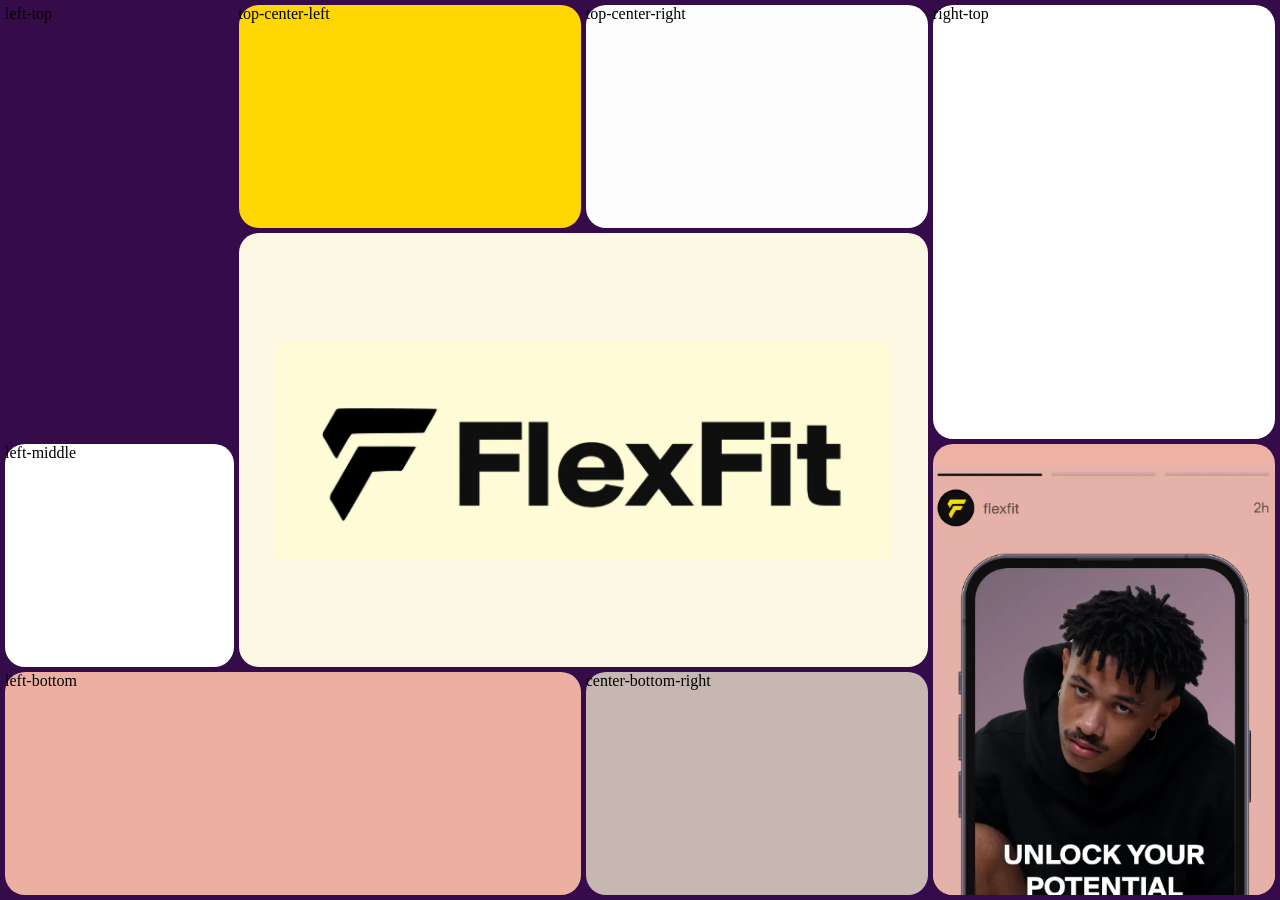
==== 04-assign/index.html @ 772d59c5 "assignment 04 - in progress" ====
<!doctype html>
<html lang="en">
  <head>
    <meta charset="UTF-8" />
    <meta name="viewport" content="width=device-width, initial-scale=1.0" />
    <title>Document</title>
    <link rel="stylesheet" href="./styles.css">
  </head>
  <body>
    <main>
      <div class="left-top">left-top</div>
      <div class="left-middle">left-middle</div>
      <div class="left-bottom">left-bottom</div>

      <div class="top-center-left">top-center-left</div>
      <div class="top-center-right">top-center-right</div>
      <div class="center">
        <img src="./imgs/logo.png" alt="logo">
      </div>
      <div class="center-bottom-right">center-bottom-right</div>

      <div class="right-top">right-top</div>
      <div class="right-bottom">
        <img src="./imgs/phone.png" alt="Advertising">
      </div>
    </main>
  </body>
</html>
---- 04-assign/styles.css ----
* {
  margin: 0;
  padding: 0;
  box-sizing: border-box;
}
body {
  height: 100vh;
  width: 100%;
  padding: 5px;
  background: #350B49;
}
main {

  height: 100%;
  width: 100%;
  display: grid;
  grid-template-columns:18% 1fr 1fr 1fr;
  grid-template-rows: calc(35%-5px) calc(20%-5px) calc(20%-5px) calc(25%-5px);
  grid-template-areas:
    "left-top top-center-left top-center-right right-top"
    "left-top center center right-top"
    "left-middle center center right-bottom "
    "left-bottom left-bottom center-bottom-right  right-bottom ";
    gap:5px;
}
.left-top {
  background-image:url('https://www.yellowbrick.co/wp-content/uploads/2023/08/fashion_blog_menswear-1536x864.png');
  background-size:cover;
  background-position: 80% 30%;
  grid-area: left-top;
  border-radius: 20px;
  filter: brightness(110%) contrast(110%);
}
.left-middle {
  background:#fefefe;
  grid-area: left-middle;
  border-radius: 20px;
}
.left-bottom {
  background:#ebb0a2;
  grid-area: left-bottom;
  border-radius: 20px;
}
.top-center-left {
  background: #fed703;
  grid-area: top-center-left;
  border-radius: 20px;
}
.top-center-right {
  background:#fdfdfd;
  grid-area: top-center-right;
  border-radius: 20px;
}
.center {
  background:#fdf8e3;
  grid-area: center;
  border-radius: 20px;
  position: relative
}
.center img{

     height: 50%;
    position: absolute;
    left: 50%;
    top:50%;
    transform: translate(-50%,-50%);
}
.center-bottom-right {
  background-color: #c7b7b3;
  grid-area: center-bottom-right;
  border-radius: 20px;
}
.right-top {
  background-color:#fefefe;
  grid-area: right-top;
  border-radius: 20px;
}
.right-bottom {
  background-color:#edb2a4;
  grid-area: right-bottom;
  border-radius: 20px;
  position: relative;
  overflow: hidden;
}
.right-bottom img{
    height: 120%;
    position: absolute;
    left: 50%;
    top:5%;
    transform: translate(-50%,0%);
}
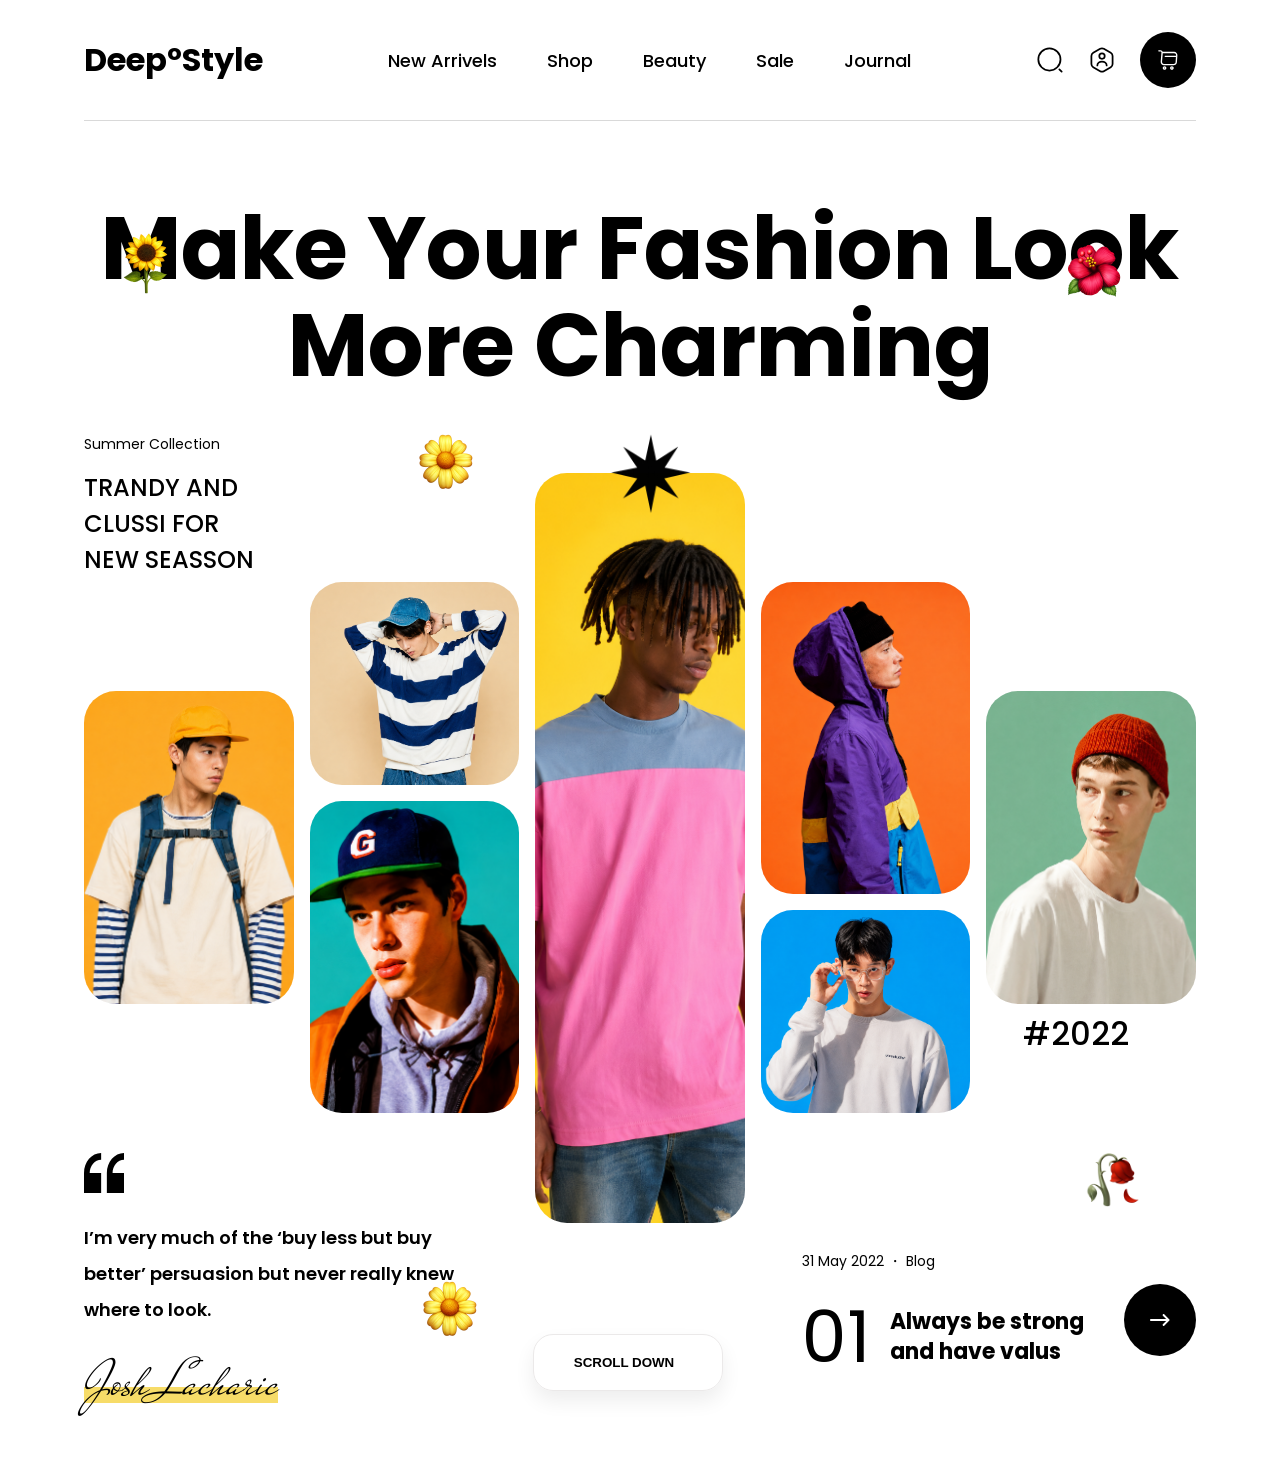
==== commit b4d96008: "assignment 04 added" ====
--- a/04-assign/index.html
+++ b/04-assign/index.html
@@ -3,26 +3,140 @@
   <head>
     <meta charset="UTF-8" />
     <meta name="viewport" content="width=device-width, initial-scale=1.0" />
-    <title>Document</title>
-    <link rel="stylesheet" href="./styles.css">
+
+    <title>Deep-Style</title>
+
+    <link rel="stylesheet" href="./styles.css" />
   </head>
+
   <body>
-    <main>
-      <div class="left-top">left-top</div>
-      <div class="left-middle">left-middle</div>
-      <div class="left-bottom">left-bottom</div>
+    <header>
+      <div class="logo">
+        <h2>DeepºStyle</h2>
+      </div>
 
-      <div class="top-center-left">top-center-left</div>
-      <div class="top-center-right">top-center-right</div>
-      <div class="center">
-        <img src="./imgs/logo.png" alt="logo">
+      <nav>
+        <a href="#">New Arrivels</a>
+        <a href="#">Shop</a>
+        <a href="#">Beauty</a>
+        <a href="#">Sale</a>
+        <a href="#">Journal</a>
+      </nav>
+
+      <div class="header-icons">
+        <img src="./imgs/search.svg" alt="" />
+        <img src="./imgs/user.svg" alt="" />
+
+        <button class="cart-btn">
+          <img src="./imgs/cart.svg" alt="" />
+        </button>
       </div>
-      <div class="center-bottom-right">center-bottom-right</div>
+    </header>
 
-      <div class="right-top">right-top</div>
-      <div class="right-bottom">
-        <img src="./imgs/phone.png" alt="Advertising">
+    <section class="hero">
+      <img class="sunflower" src="./imgs/SunflowerIMG.png" alt="" />
+      <img class="hibiscus" src="./imgs/decoration-01.png" alt="" />
+      <img class="blossom" src="./imgs/BlossomIMG.png" alt="" />
+      <img class="black-star" src="./imgs/Decoration-02.png" alt="" />
+
+      <div class="explore-circle">
+        <img src="./icon/explore-more-collection.svg" alt="" />
       </div>
-    </main>
+
+      <div class="left-text">
+        <span>Summer Collection</span>
+
+        <h3>
+          TRANDY AND <br />
+          CLUSSI FOR <br />
+          NEW SEASSON
+        </h3>
+      </div>
+
+      <h1>
+        Make Your Fashion Look <br />
+        More Charming
+      </h1>
+
+      <div class="image-grid">
+        <h2>#2022</h2>
+        <div class="card card1">
+          <img src="./imgs/boy-07.png" alt="" />
+        </div>
+
+        <div class="card card2">
+          <img src="./imgs/boy-06.png" alt="" />
+        </div>
+
+        <div class="card card3">
+          <img src="./imgs/boy-05.png" alt="" />
+        </div>
+
+        <div class="card card4">
+          <img src="./imgs/boy-04.png" alt="" />
+        </div>
+
+        <div class="card card5">
+          <img src="./imgs/boy-03.png" alt="" />
+        </div>
+
+        <div class="card card6">
+          <img src="./imgs/boy-02.png" alt="" />
+        </div>
+
+        <div class="card card7">
+          <img src="./imgs/boy-01.png" alt="" />
+        </div>
+      </div>
+    </section>
+
+    <section class="footer-section">
+      <div class="quote-section">
+        <img src="./imgs/quote.svg" alt="" />
+
+        <p>
+          I’m very much of the ‘buy less but buy <br />
+          better’ persuasion but never really knew <br />
+          where to look.
+        </p>
+
+        <h2>
+          Josh Lacharic
+          <div class="underline"></div>
+        </h2>
+      </div>
+
+      <img
+        class="cheryy_blossom"
+        src="./imgs/BlossomIMG.png"
+        alt="decoration"
+      />
+
+      <button class="scroll-btn">
+        SCROLL DOWN
+        <img src="./icon/arrow-down.svg" alt="" />
+      </button>
+
+      <div class="blog-section">
+        <div class="blog-content">
+          <span>31 May 2022 ・ Blog</span>
+
+          <div class="blog-info">
+            <h1>01</h1>
+
+            <h2>
+              Always be strong <br />
+              and have valus
+            </h2>
+          </div>
+        </div>
+
+        <button class="arrow-btn">
+          <img src="./imgs/rightArrow.svg" alt="Click" />
+        </button>
+      </div>
+
+      <img class="rose" src="./imgs/roseIMG.png" alt="decoration" />
+    </section>
   </body>
 </html>
--- a/04-assign/styles.css
+++ b/04-assign/styles.css
@@ -1,91 +1,341 @@
+@import url("https://fonts.googleapis.com/css2?family=Poppins:ital,wght@0,100;0,200;0,300;0,400;0,500;0,600;0,700;0,800;0,900;1,100;1,200;1,300;1,400;1,500;1,600;1,700;1,800;1,900&display=swap");
+@import url("https://fonts.googleapis.com/css2?family=Mr+De+Haviland&display=swap");
+
+@font-face {
+  font-family: "Jhordy";
+  src: url("./Font/Jhordy.otf") format("opentype");
+}
+
+body {
+  font-family: "Jhordy";
+}
+
 * {
   margin: 0;
   padding: 0;
   box-sizing: border-box;
 }
+
 body {
-  height: 100vh;
-  width: 100%;
-  padding: 5px;
-  background: #350B49;
-}
-main {
-
+  width: 100%;
+  font-family: "Poppins", sans-serif;
+  font-size: 16px;
+  background: white;
+  overflow-x: hidden;
+  padding: 32px 84px 54px 84px;
+}
+
+header {
+  display: flex;
+  justify-content: space-between;
+  align-items: center;
+  padding-bottom: 32px;
+  border-bottom: 1px solid #d9d9d9;
+}
+
+.logo h2 {
+  font-size: 32px;
+  font-weight: 700;
+}
+
+nav {
+  display: flex;
+  align-items: center;
+  gap: 50px;
+}
+
+nav a {
+  text-decoration: none;
+  color: #000;
+  font-size: 18px;
+  font-weight: 500;
+}
+
+.header-icons {
+  display: flex;
+  align-items: center;
+  gap: 24px;
+}
+
+.header-icons img {
+  width: 28px;
+  cursor: pointer;
+}
+
+.cart-btn {
+  width: 56px;
+  height: 56px;
+
+  border: none;
+  border-radius: 50%;
+
+  background: #000;
+
+  display: flex;
+  justify-content: center;
+  align-items: center;
+
+  cursor: pointer;
+}
+
+.cart-btn img {
+  width: 22px;
+  filter: brightness(0) invert(1);
+}
+
+.hero {
+  width: 100%;
+  padding: 80px 0px;
+  position: relative;
+}
+
+.hero h1 {
+  text-align: center;
+  font-size: 88px;
+  line-height: 1.1;
+  margin-bottom: 78px;
+}
+
+.sunflower {
+  width: 64px;
+
+  position: absolute;
+  top: 110px;
+  left: 30px;
+}
+
+.hibiscus {
+  width: 64px;
+
+  position: absolute;
+  top: 120px;
+  right: 70px;
+}
+
+.blossom {
+  width: 64px;
+
+  position: absolute;
+  top: 310px;
+  left: 330px;
+}
+
+.explore-circle {
+  position: absolute;
+  top: 24%;
+  right: 8%;
+
+  z-index: 5;
+}
+
+.explore-circle img {
+  width: 120px;
+}
+
+.left-text {
+  position: absolute;
+  top: 310px;
+  left: 0px;
+}
+
+.left-text span {
+  font-size: 14px;
+}
+
+.left-text h3 {
+  font-size: 24px;
+  font-weight: 500;
+  line-height: 1.5;
+  margin-top: 14px;
+}
+
+.image-grid {
+  height: 750px;
+  display: grid;
+  grid-template-columns: repeat(5, 1fr);
+  grid-template-rows: repeat(7, 1fr);
+  gap: 16px;
+  position: relative;
+}
+
+.image-grid h2 {
+  font-size: 32px;
+  font-weight: 500;
+  position: absolute;
+  bottom: 22%;
+  right: 6%;
+}
+
+.card {
+  overflow: hidden;
+  border-radius: 32px;
+}
+
+.card img {
+  width: 100%;
   height: 100%;
-  width: 100%;
-  display: grid;
-  grid-template-columns:18% 1fr 1fr 1fr;
-  grid-template-rows: calc(35%-5px) calc(20%-5px) calc(20%-5px) calc(25%-5px);
-  grid-template-areas:
-    "left-top top-center-left top-center-right right-top"
-    "left-top center center right-top"
-    "left-middle center center right-bottom "
-    "left-bottom left-bottom center-bottom-right  right-bottom ";
-    gap:5px;
-}
-.left-top {
-  background-image:url('https://www.yellowbrick.co/wp-content/uploads/2023/08/fashion_blog_menswear-1536x864.png');
-  background-size:cover;
-  background-position: 80% 30%;
-  grid-area: left-top;
+  object-fit: cover;
+  object-position: top;
+  display: block;
+}
+.card1 {
+  grid-column: 1;
+  grid-row: 3 / 6;
+}
+
+.card2 {
+  grid-column: 2;
+  grid-row: 2 / 4;
+}
+
+.card3 {
+  grid-column: 2;
+  grid-row: 4 / 7;
+}
+
+.card4 {
+  grid-column: 3;
+  grid-row: 1 / 8;
+}
+
+.card5 {
+  grid-column: 4;
+  grid-row: 2 / 5;
+}
+
+.card6 {
+  grid-column: 4;
+  grid-row: 5 / 7;
+}
+
+.card7 {
+  grid-column: 5;
+  grid-row: 3 / 6;
+}
+
+.black-star {
+  width: 180px;
+  height: auto;
+  position: absolute;
+  top: 30%;
+  left: 50%;
+  transform: translate(-44%, -50%);
+  z-index: 10;
+}
+
+.footer-section {
+  width: 100%;
+  position: relative;
+
+  margin-top: -150px;
+
+  display: flex;
+  justify-content: space-between;
+  align-items: end;
+}
+
+.quote-section img {
+  width: 40px;
+  height: auto;
+}
+
+.quote-section p {
+  margin-top: 20px;
+  font-size: 18px;
+  line-height: 2;
+  font-weight: 600;
+}
+
+.quote-section h2 {
+  width: fit-content;
+  margin-top: 20px;
+  font-family: "Mr De Haviland", cursive;
+  font-size: 52px;
+  font-weight: 400;
+}
+
+.quote-section .underline {
+  width: 100%;
+  height: 16px;
+  background-color: #f7dc68;
+  margin-top: -30px;
+}
+
+.cheryy_blossom {
+  position: absolute;
+  width: 64px;
+  top: 50%;
+  left: 30%;
+}
+
+.scroll-btn {
+  padding: 20px 40px;
+  border: 1px solid #ebe9e9;
   border-radius: 20px;
-  filter: brightness(110%) contrast(110%);
-}
-.left-middle {
-  background:#fefefe;
-  grid-area: left-middle;
-  border-radius: 20px;
-}
-.left-bottom {
-  background:#ebb0a2;
-  grid-area: left-bottom;
-  border-radius: 20px;
-}
-.top-center-left {
-  background: #fed703;
-  grid-area: top-center-left;
-  border-radius: 20px;
-}
-.top-center-right {
-  background:#fdfdfd;
-  grid-area: top-center-right;
-  border-radius: 20px;
-}
-.center {
-  background:#fdf8e3;
-  grid-area: center;
-  border-radius: 20px;
-  position: relative
-}
-.center img{
-
-     height: 50%;
-    position: absolute;
-    left: 50%;
-    top:50%;
-    transform: translate(-50%,-50%);
-}
-.center-bottom-right {
-  background-color: #c7b7b3;
-  grid-area: center-bottom-right;
-  border-radius: 20px;
-}
-.right-top {
-  background-color:#fefefe;
-  grid-area: right-top;
-  border-radius: 20px;
-}
-.right-bottom {
-  background-color:#edb2a4;
-  grid-area: right-bottom;
-  border-radius: 20px;
-  position: relative;
-  overflow: hidden;
-}
-.right-bottom img{
-    height: 120%;
-    position: absolute;
-    left: 50%;
-    top:5%;
-    transform: translate(-50%,0%);
-}
+  font-weight: 600;
+  background: transparent;
+
+  display: flex;
+  align-items: center;
+  gap: 8px;
+
+  cursor: pointer;
+  margin-bottom: 1%;
+  box-shadow: 0 10px 20px rgba(0, 0, 0, 0.07);
+}
+
+.blog-section {
+  display: flex;
+  align-items: center;
+  gap: 40px;
+  margin-bottom: 1%;
+}
+
+.rose {
+  position: absolute;
+  width: 54px;
+  top: 0;
+  right: 5%;
+}
+.blog-content span {
+  font-size: 14px;
+}
+
+.blog-info {
+  display: flex;
+  align-items: center;
+  gap: 20px;
+
+  margin-top: 10px;
+}
+
+.blog-info h1 {
+  font-size: 72px;
+  font-weight: 400;
+}
+
+.blog-info h2 {
+  font-size: 22px;
+  line-height: 1.4;
+}
+
+.arrow-btn {
+  width: 72px;
+  height: 72px;
+  display: flex;
+  align-items: center;
+  justify-content: center;
+  border: none;
+  border-radius: 50%;
+
+  background: #000;
+  color: white;
+
+  font-size: 28px;
+  cursor: pointer;
+}
+
+.arrow-btn img {
+  width: 24px;
+  filter: brightness(0) invert(1);
+}
